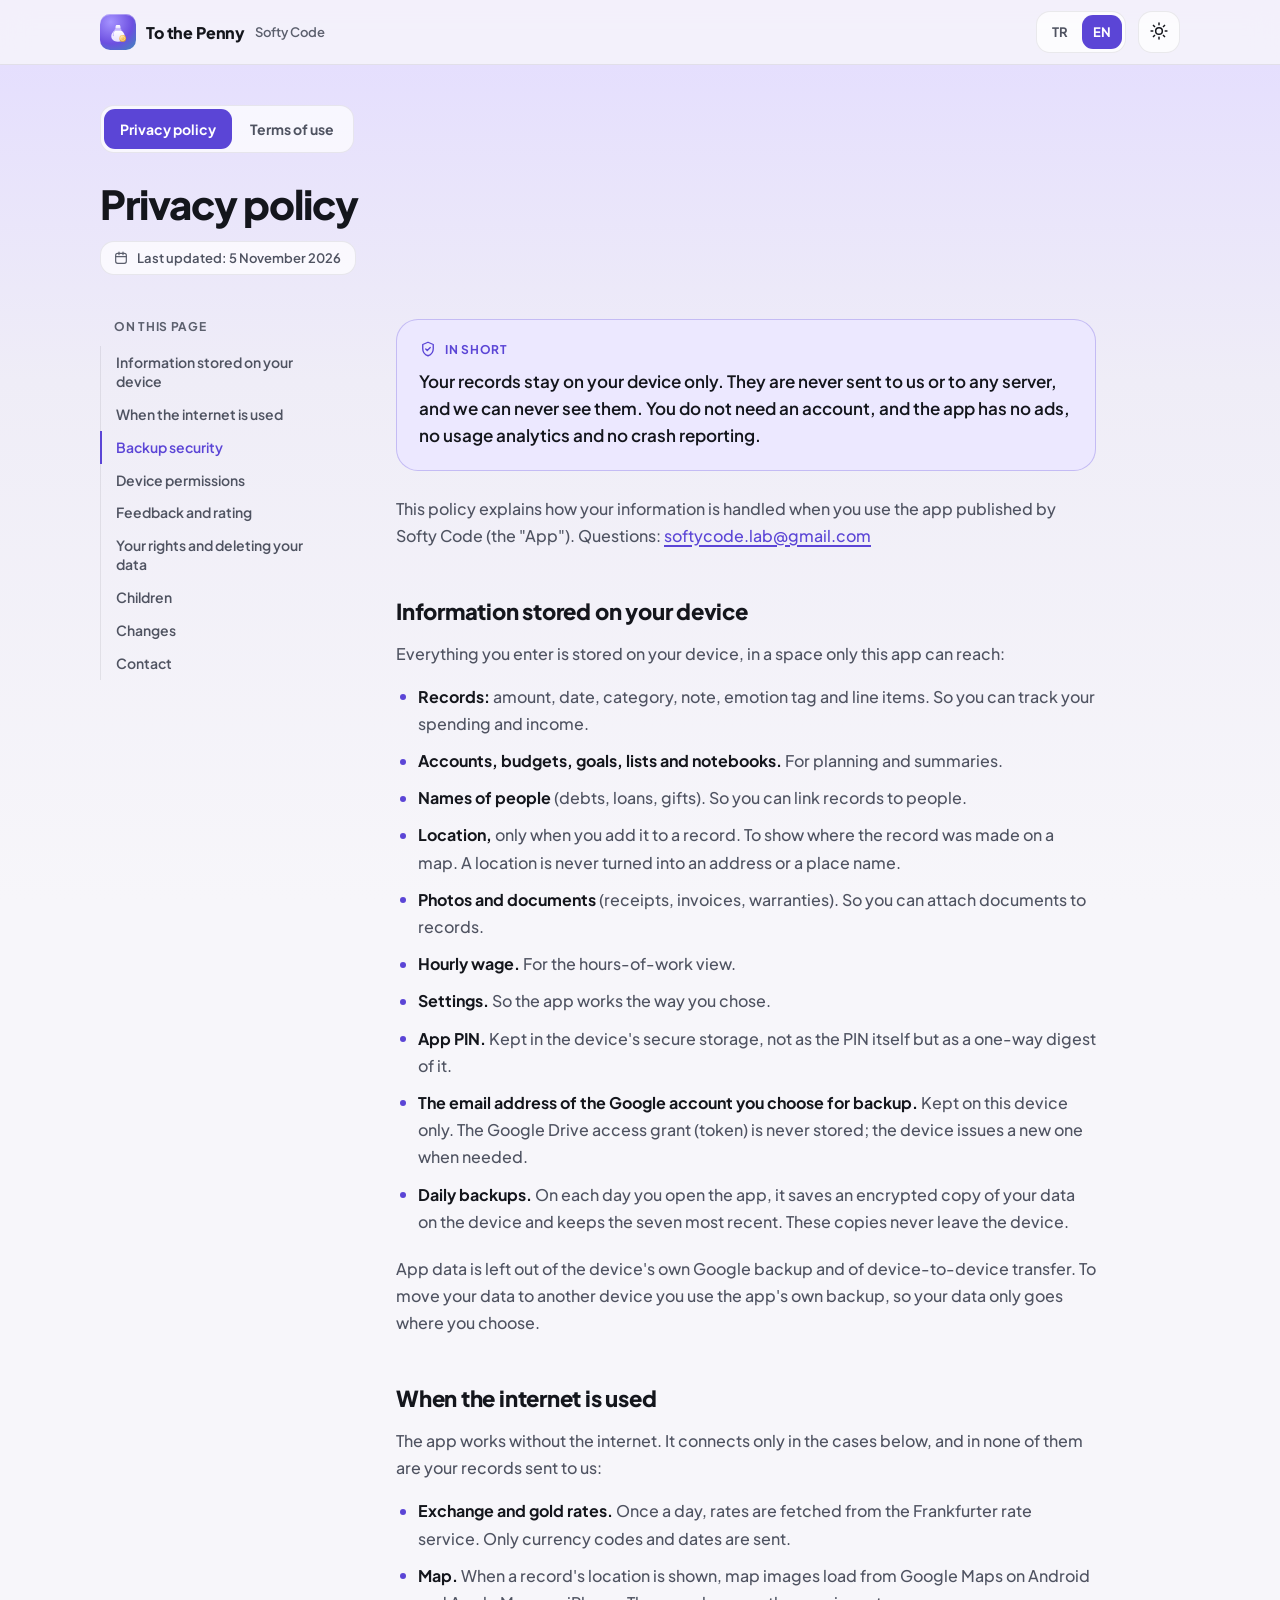
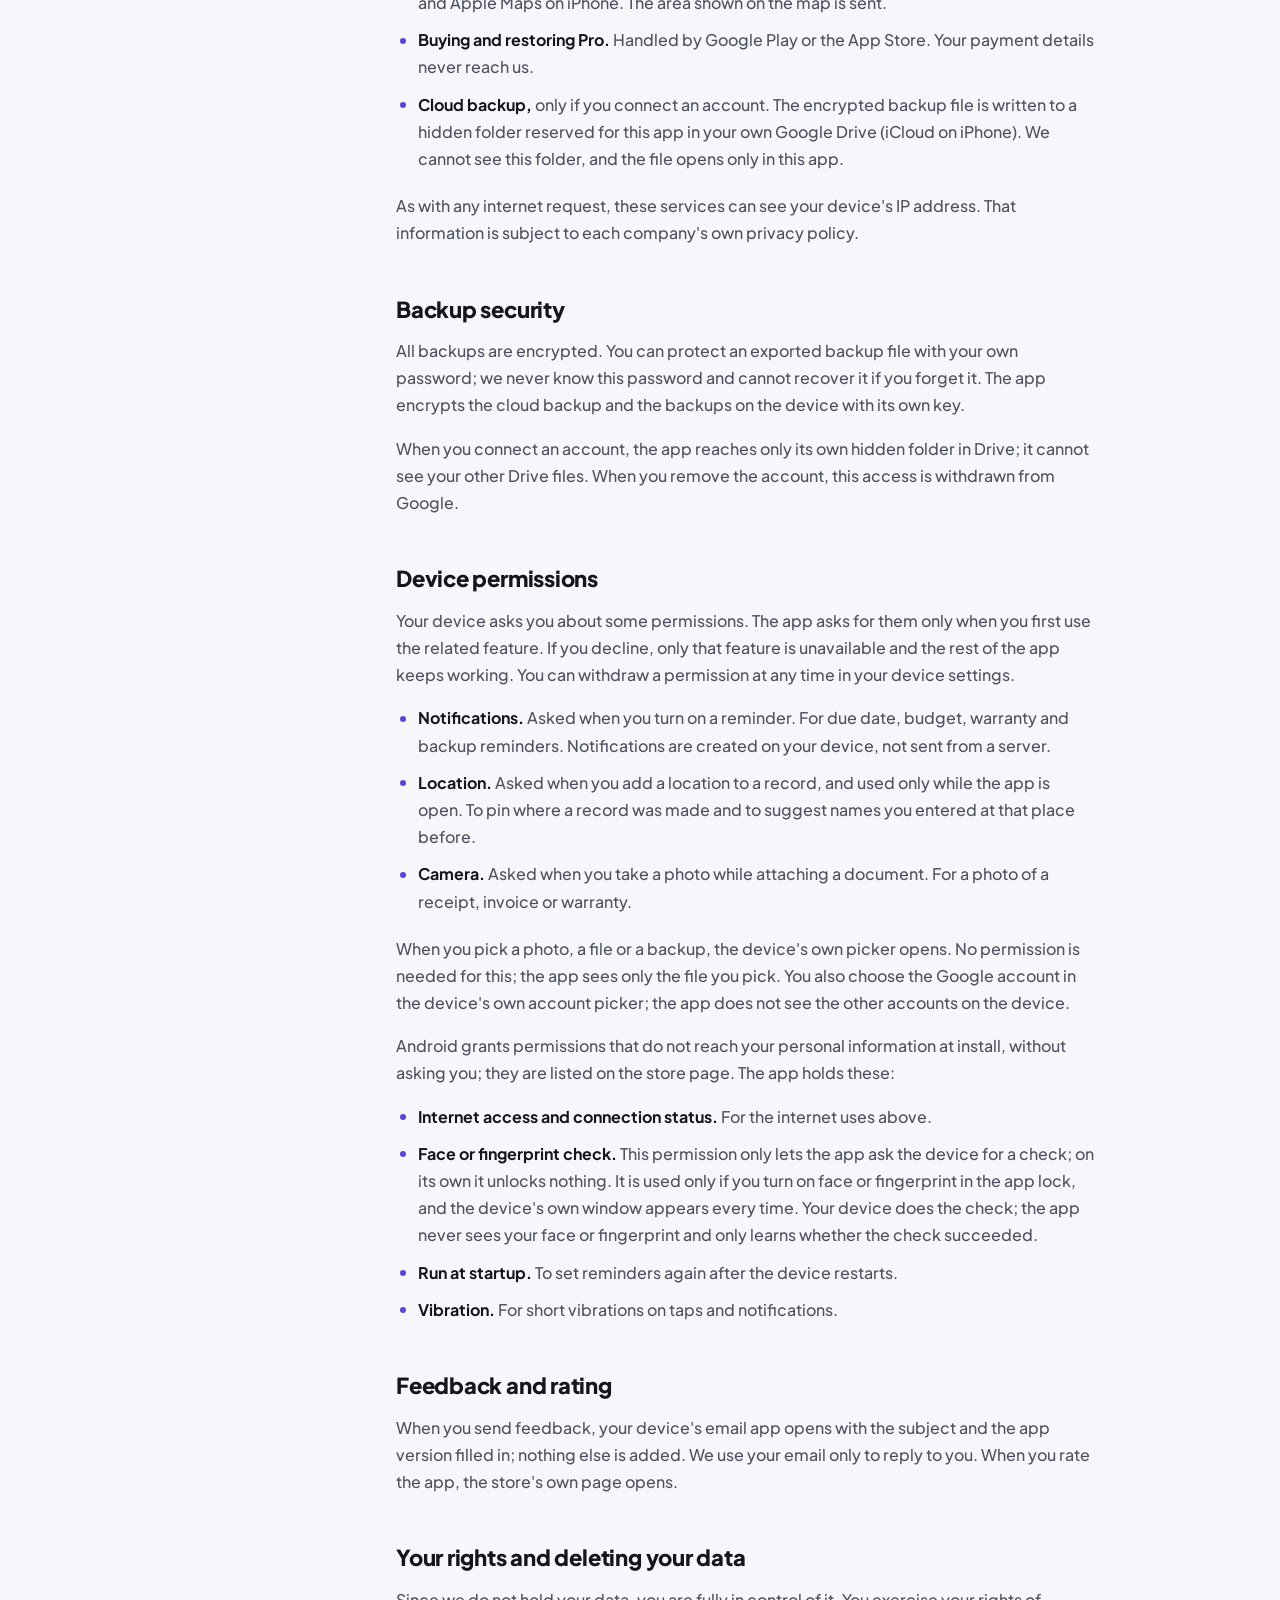
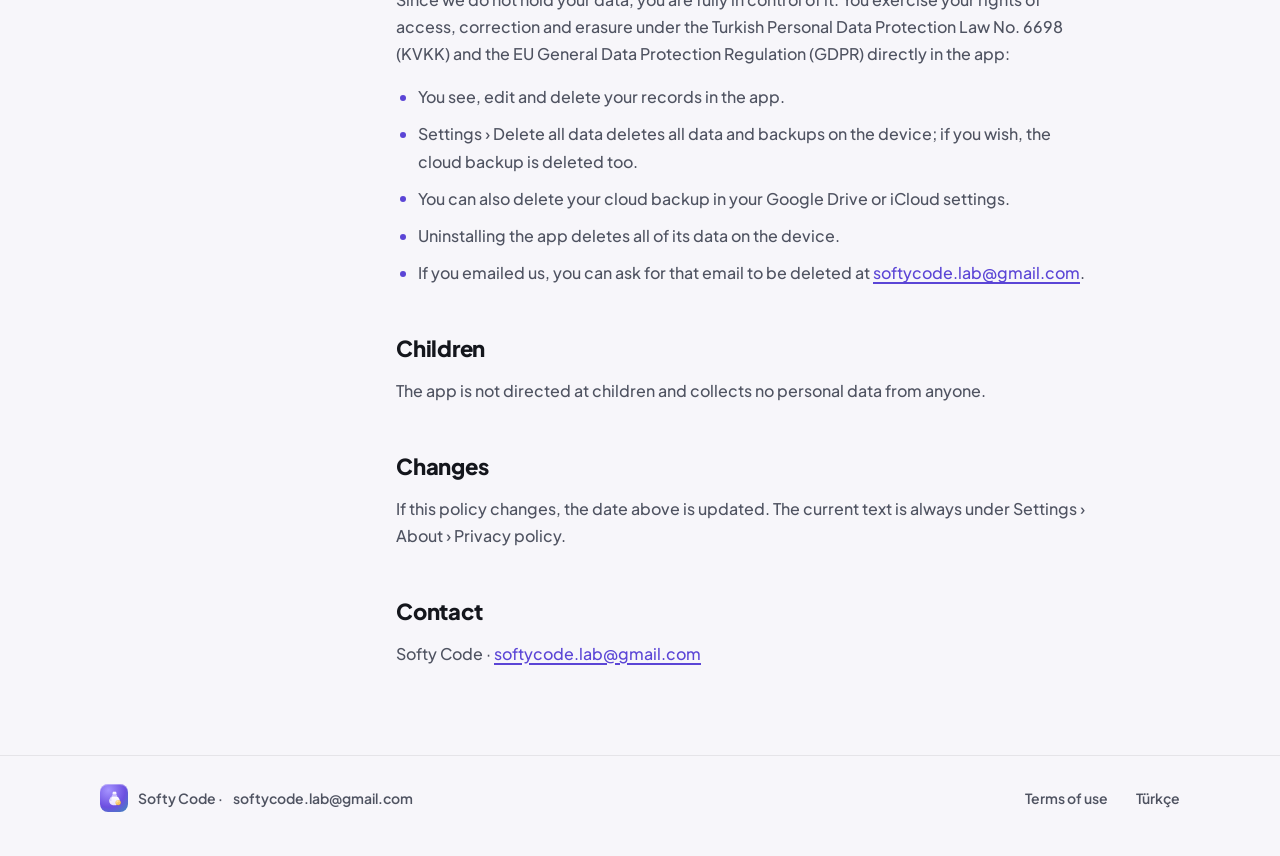
==== money-tracker/index.html @ f5a27dd5 "Add the To the Penny privacy policy and terms of use Turkish and English pages under money-tracker/," ====
<!doctype html>
<html><head><meta charset="utf-8"><meta name="viewport" content="width=device-width,initial-scale=1">
<title>Kuruşu Kuruşuna · To the Penny</title>
<link rel="icon" type="image/png" sizes="32x32" href="assets/icon-32.png">
<script>location.replace((navigator.language||'').toLowerCase().indexOf('tr')===0?'tr/gizlilik/':'en/privacy/');</script>
</head>
<body>
<ul>
<li><a href="tr/gizlilik/" lang="tr">Gizlilik politikası · Kuruşu Kuruşuna</a></li>
<li><a href="tr/kosullar/" lang="tr">Kullanım koşulları · Kuruşu Kuruşuna</a></li>
<li><a href="en/privacy/" lang="en">Privacy policy · To the Penny</a></li>
<li><a href="en/terms/" lang="en">Terms of use · To the Penny</a></li>
</ul>
</body></html>
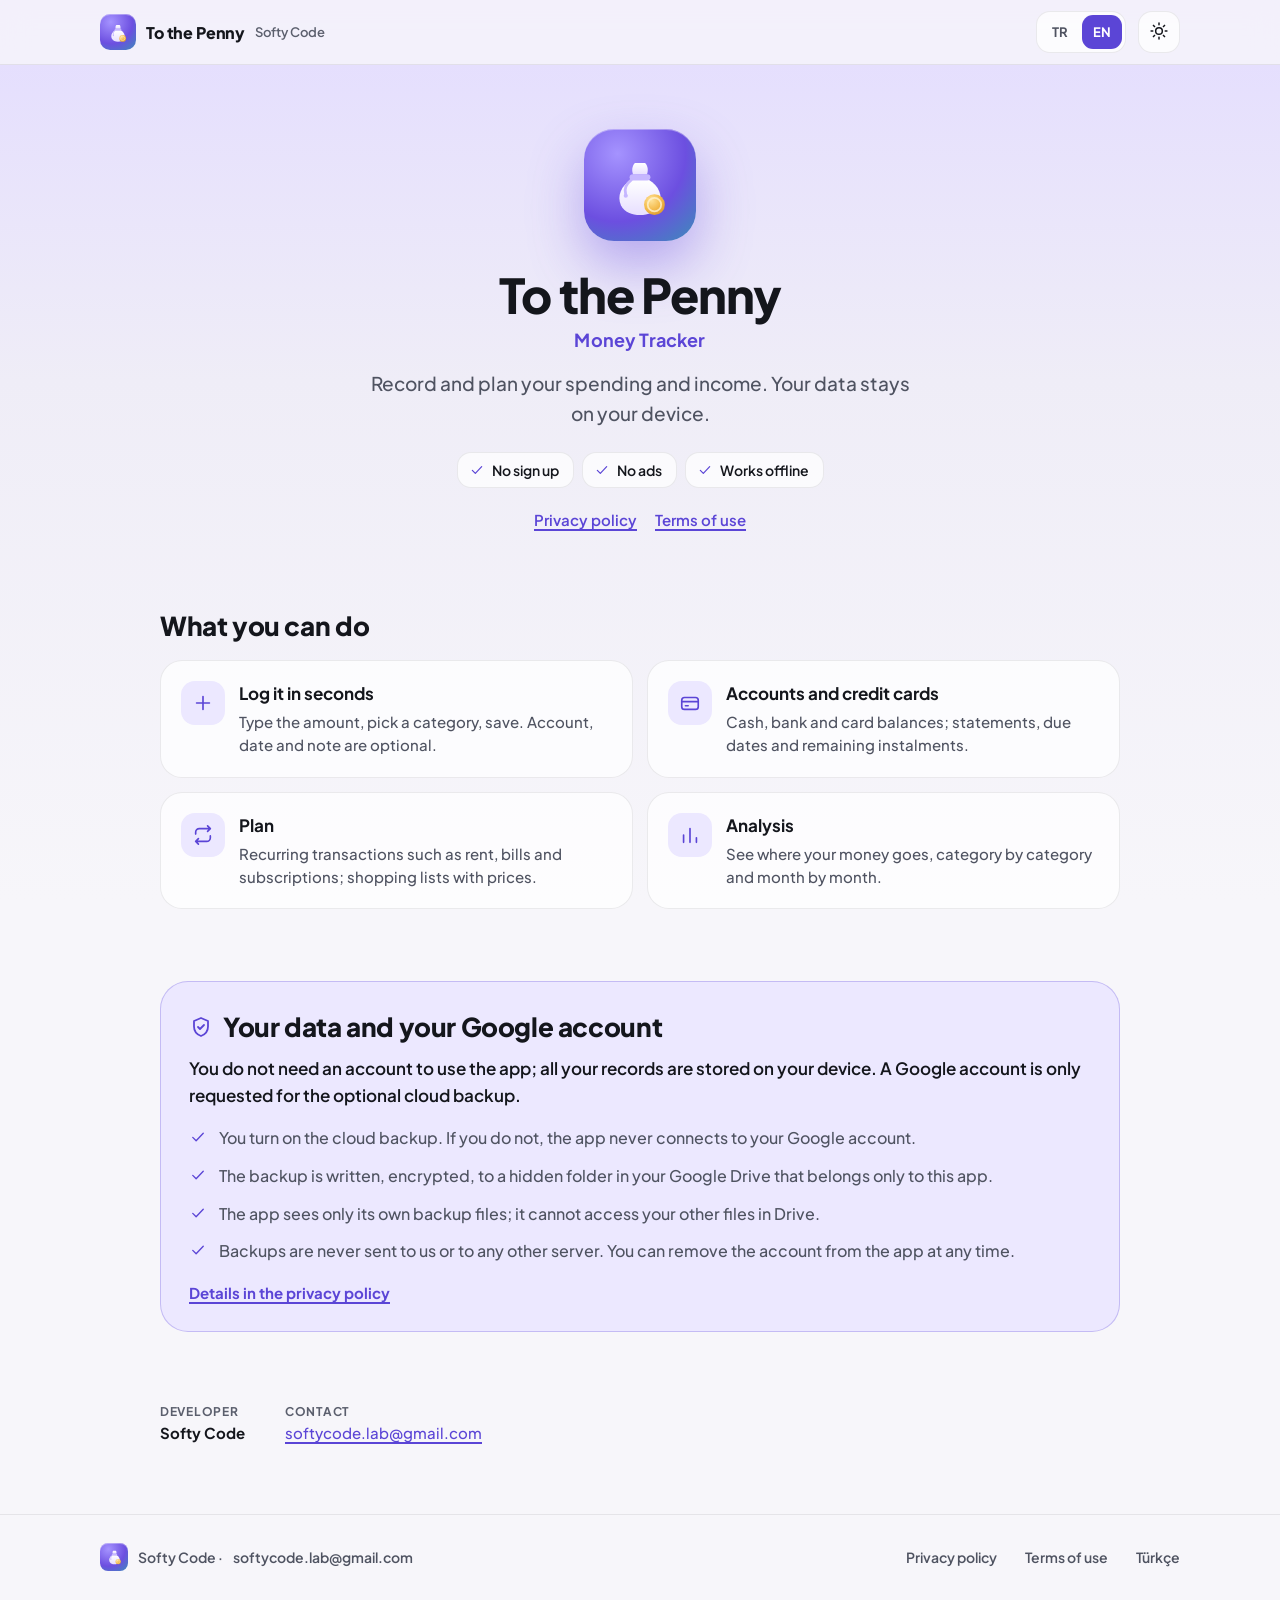
==== commit 5f0d2a53: "Add the To the Penny home page" ====
--- a/money-tracker/index.html
+++ b/money-tracker/index.html
@@ -1,14 +1,67 @@
 <!doctype html>
-<html><head><meta charset="utf-8"><meta name="viewport" content="width=device-width,initial-scale=1">
-<title>Kuruşu Kuruşuna · To the Penny</title>
-<link rel="icon" type="image/png" sizes="32x32" href="assets/icon-32.png">
-<script>location.replace((navigator.language||'').toLowerCase().indexOf('tr')===0?'tr/gizlilik/':'en/privacy/');</script>
+<html lang="en"><head><meta charset="utf-8"><meta name="viewport" content="width=device-width,initial-scale=1">
+<title>To the Penny · Money Tracker</title>
+<meta name="description" content="Record and plan your spending and income. Your data stays on your device.">
+<meta name="theme-color" content="#17132E" media="(prefers-color-scheme: dark)"><meta name="theme-color" content="#EFEDF7" media="(prefers-color-scheme: light)">
+<link rel="canonical" href="en/">
+<link rel="alternate" hreflang="tr" href="tr/"><link rel="alternate" hreflang="en" href="en/">
+<link rel="icon" type="image/png" sizes="32x32" href="assets/icon-32.png"><link rel="apple-touch-icon" href="assets/icon-180.png">
+<script>(function(){try{var t=localStorage.getItem('theme')}catch(e){}if(!t)t=matchMedia('(prefers-color-scheme: light)').matches?'light':'dark';document.documentElement.dataset.theme=t})();</script>
+<link rel="stylesheet" href="assets/site.css"><link rel="stylesheet" href="assets/home.css">
+<script>(function(){if((navigator.language||'').toLowerCase().indexOf('tr')!==0)return;var d=document;d.documentElement.lang='tr';d.title="Kuruşu Kuruşuna · Gider Takibi";d.querySelector('meta[name=description]').content="Harcama ve gelirlerinizi kaydedin, planlayın. Verileriniz cihazınızda kalır.";d.querySelector('link[rel=canonical]').href='tr/'})();</script>
 </head>
 <body>
-<ul>
-<li><a href="tr/gizlilik/" lang="tr">Gizlilik politikası · Kuruşu Kuruşuna</a></li>
-<li><a href="tr/kosullar/" lang="tr">Kullanım koşulları · Kuruşu Kuruşuna</a></li>
-<li><a href="en/privacy/" lang="en">Privacy policy · To the Penny</a></li>
-<li><a href="en/terms/" lang="en">Terms of use · To the Penny</a></li>
-</ul>
+<div data-home="tr">
+<header class="top"><div class="wrap">
+<a class="brand" href="tr/"><span class="mark"><svg viewBox="0 0 64 64" fill="none" aria-hidden="true"><defs><linearGradient id="top-tr-lb" x1="0" y1="0" x2="0" y2="1"><stop offset="0" stop-color="#fff"/><stop offset="1" stop-color="#E7DFFF"/></linearGradient><radialGradient id="top-tr-lg" cx="35%" cy="28%" r="80%"><stop offset="0" stop-color="#FFE39A"/><stop offset=".55" stop-color="#F4BC4E"/><stop offset="1" stop-color="#DC9A2C"/></radialGradient></defs><path d="M26 23 C24.6 19 25.3 15.4 27.6 13 L36.4 13 C38.7 15.4 39.4 19 38 23 Z" fill="url(#top-tr-lb)"/><path d="M24.5 27.5 C15.5 32.5 12 42 15.5 49.5 C18.5 55.5 25 58 32 58 C39 58 45.5 55.5 48.5 49.5 C52 42 48.5 32.5 39.5 27.5 Z" fill="url(#top-tr-lb)"/><rect x="23" y="22.6" width="18" height="5.4" rx="2.7" fill="#C6B7FF"/><path d="M24.5 27.5 C20 31 18.2 35.5 19.6 40" stroke="#C6B7FF" stroke-width="2.4" stroke-linecap="round"/><circle cx="19.7" cy="41.3" r="1.8" fill="#C6B7FF"/><circle cx="44.5" cy="49" r="9" fill="url(#top-tr-lg)"/><circle cx="44.5" cy="49" r="5.8" stroke="#FFF3CF" stroke-width="1.5" opacity=".8"/></svg></span><b>Kuruşu Kuruşuna</b><small>Softy Code</small></a>
+<nav class="seg" aria-label="Dil"><a href="tr/" lang="tr" hreflang="tr" aria-current="true">TR</a><a href="en/" lang="en" hreflang="en">EN</a></nav>
+<button class="ibtn" type="button" aria-label="Temayı değiştir" title="Temayı değiştir"><span class="i-moon"><svg width="20" height="20" viewBox="0 0 24 24" fill="none" stroke="currentColor" stroke-width="1.8" stroke-linecap="round" stroke-linejoin="round" aria-hidden="true"><path d="M20 14.5A8 8 0 1 1 9.5 4a6.5 6.5 0 0 0 10.5 10.5z"/></svg></span><span class="i-sun"><svg width="20" height="20" viewBox="0 0 24 24" fill="none" stroke="currentColor" stroke-width="1.8" stroke-linecap="round" stroke-linejoin="round" aria-hidden="true"><circle cx="12" cy="12" r="4"/><path d="M12 2.5v2M12 19.5v2M2.5 12h2M19.5 12h2M5.3 5.3l1.4 1.4M17.3 17.3l1.4 1.4M5.3 18.7l1.4-1.4M17.3 6.7l1.4-1.4"/></svg></span></button>
+</div></header>
+<main class="wrap"><div class="home">
+<section class="hero">
+<span class="icon"><svg viewBox="0 0 64 64" fill="none" aria-hidden="true"><defs><linearGradient id="hero-tr-lb" x1="0" y1="0" x2="0" y2="1"><stop offset="0" stop-color="#fff"/><stop offset="1" stop-color="#E7DFFF"/></linearGradient><radialGradient id="hero-tr-lg" cx="35%" cy="28%" r="80%"><stop offset="0" stop-color="#FFE39A"/><stop offset=".55" stop-color="#F4BC4E"/><stop offset="1" stop-color="#DC9A2C"/></radialGradient></defs><path d="M26 23 C24.6 19 25.3 15.4 27.6 13 L36.4 13 C38.7 15.4 39.4 19 38 23 Z" fill="url(#hero-tr-lb)"/><path d="M24.5 27.5 C15.5 32.5 12 42 15.5 49.5 C18.5 55.5 25 58 32 58 C39 58 45.5 55.5 48.5 49.5 C52 42 48.5 32.5 39.5 27.5 Z" fill="url(#hero-tr-lb)"/><rect x="23" y="22.6" width="18" height="5.4" rx="2.7" fill="#C6B7FF"/><path d="M24.5 27.5 C20 31 18.2 35.5 19.6 40" stroke="#C6B7FF" stroke-width="2.4" stroke-linecap="round"/><circle cx="19.7" cy="41.3" r="1.8" fill="#C6B7FF"/><circle cx="44.5" cy="49" r="9" fill="url(#hero-tr-lg)"/><circle cx="44.5" cy="49" r="5.8" stroke="#FFF3CF" stroke-width="1.5" opacity=".8"/></svg></span>
+<h1>Kuruşu Kuruşuna</h1>
+<div class="sub">Gider Takibi</div>
+<p class="lead">Harcama ve gelirlerinizi kaydedin, planlayın. Verileriniz cihazınızda kalır.</p>
+<div class="facts"><span><svg width="16" height="16" viewBox="0 0 24 24" fill="none" stroke="currentColor" stroke-width="1.8" stroke-linecap="round" stroke-linejoin="round" aria-hidden="true"><path d="M5 12.5 9.5 17 19 7"/></svg>Üyelik yok</span><span><svg width="16" height="16" viewBox="0 0 24 24" fill="none" stroke="currentColor" stroke-width="1.8" stroke-linecap="round" stroke-linejoin="round" aria-hidden="true"><path d="M5 12.5 9.5 17 19 7"/></svg>Reklam yok</span><span><svg width="16" height="16" viewBox="0 0 24 24" fill="none" stroke="currentColor" stroke-width="1.8" stroke-linecap="round" stroke-linejoin="round" aria-hidden="true"><path d="M5 12.5 9.5 17 19 7"/></svg>İnternetsiz çalışır</span></div>
+<div class="doclinks"><a href="tr/gizlilik/">Gizlilik politikası</a><a href="tr/kosullar/">Kullanım koşulları</a></div>
+</section>
+<section class="sec"><h2>Neler yapabilirsiniz</h2><div class="feats"><div class="feat"><span class="ti"><svg width="22" height="22" viewBox="0 0 24 24" fill="none" stroke="currentColor" stroke-width="1.8" stroke-linecap="round" stroke-linejoin="round" aria-hidden="true"><path d="M12 5v14M5 12h14"/></svg></span><div><b>Saniyeler içinde kayıt</b><p>Tutarı yazın, kategoriyi seçin, kaydedin. Hesap, tarih ve not isteğe bağlı.</p></div></div><div class="feat"><span class="ti"><svg width="22" height="22" viewBox="0 0 24 24" fill="none" stroke="currentColor" stroke-width="1.8" stroke-linecap="round" stroke-linejoin="round" aria-hidden="true"><rect x="3" y="6" width="18" height="13" rx="3"/><path d="M3 10.5h18M7 15h3"/></svg></span><div><b>Hesaplar ve kredi kartları</b><p>Nakit, banka ve kart bakiyeleri; ekstre, son ödeme günü ve kalan taksitler.</p></div></div><div class="feat"><span class="ti"><svg width="22" height="22" viewBox="0 0 24 24" fill="none" stroke="currentColor" stroke-width="1.8" stroke-linecap="round" stroke-linejoin="round" aria-hidden="true"><path d="m17 2 3 3-3 3M4 11V9a4 4 0 0 1 4-4h12M7 22l-3-3 3-3M20 13v2a4 4 0 0 1-4 4H4"/></svg></span><div><b>Planla</b><p>Kira, fatura ve abonelik gibi tekrarlayan işlemler; fiyatlı alışveriş listeleri.</p></div></div><div class="feat"><span class="ti"><svg width="22" height="22" viewBox="0 0 24 24" fill="none" stroke="currentColor" stroke-width="1.8" stroke-linecap="round" stroke-linejoin="round" aria-hidden="true"><path d="M5 20v-8M12 20V5M19 20v-5"/></svg></span><div><b>Analiz</b><p>Paranızın nereye gittiğini kategori kategori ve ay ay görün.</p></div></div></div></section>
+<section class="sec data" id="google"><h2><svg width="24" height="24" viewBox="0 0 24 24" fill="none" stroke="currentColor" stroke-width="1.8" stroke-linecap="round" stroke-linejoin="round" aria-hidden="true"><path d="M12 3 5 6v5.5c0 4.4 3 8 7 9.5 4-1.5 7-5.1 7-9.5V6z"/><path d="m9 12 2 2 4-4"/></svg>Verileriniz ve Google hesabınız</h2><p>Uygulamayı kullanmak için hesap gerekmez; bütün kayıtlarınız cihazınızda saklanır. Google hesabı yalnızca isteğe bağlı bulut yedeği için istenir.</p><ul><li><svg width="18" height="18" viewBox="0 0 24 24" fill="none" stroke="currentColor" stroke-width="1.8" stroke-linecap="round" stroke-linejoin="round" aria-hidden="true"><path d="M5 12.5 9.5 17 19 7"/></svg>Bulut yedeğini siz açarsınız. Açmazsanız uygulama Google hesabınıza hiç bağlanmaz.</li><li><svg width="18" height="18" viewBox="0 0 24 24" fill="none" stroke="currentColor" stroke-width="1.8" stroke-linecap="round" stroke-linejoin="round" aria-hidden="true"><path d="M5 12.5 9.5 17 19 7"/></svg>Yedek, Google Drive’ınızda yalnızca bu uygulamaya ayrılmış gizli bir klasöre şifrelenmiş olarak yazılır.</li><li><svg width="18" height="18" viewBox="0 0 24 24" fill="none" stroke="currentColor" stroke-width="1.8" stroke-linecap="round" stroke-linejoin="round" aria-hidden="true"><path d="M5 12.5 9.5 17 19 7"/></svg>Uygulama yalnızca kendi yedek dosyalarını görür; Drive’daki diğer dosyalarınıza erişemez.</li><li><svg width="18" height="18" viewBox="0 0 24 24" fill="none" stroke="currentColor" stroke-width="1.8" stroke-linecap="round" stroke-linejoin="round" aria-hidden="true"><path d="M5 12.5 9.5 17 19 7"/></svg>Yedekler bize ya da başka bir sunucuya gönderilmez. Hesabı istediğiniz zaman uygulamadan kaldırırsınız.</li></ul><a class="more" href="tr/gizlilik/">Ayrıntılar gizlilik politikasında</a></section>
+<section class="sec dev"><div><span>Geliştirici</span><b>Softy Code</b></div><div><span>İletişim</span><a href="mailto:softycode.lab@gmail.com">softycode.lab@gmail.com</a></div></section>
+</div></main>
+<footer class="foot"><div class="wrap">
+<span class="co"><span class="mark"><svg viewBox="0 0 64 64" fill="none" aria-hidden="true"><defs><linearGradient id="foot-tr-lb" x1="0" y1="0" x2="0" y2="1"><stop offset="0" stop-color="#fff"/><stop offset="1" stop-color="#E7DFFF"/></linearGradient><radialGradient id="foot-tr-lg" cx="35%" cy="28%" r="80%"><stop offset="0" stop-color="#FFE39A"/><stop offset=".55" stop-color="#F4BC4E"/><stop offset="1" stop-color="#DC9A2C"/></radialGradient></defs><path d="M26 23 C24.6 19 25.3 15.4 27.6 13 L36.4 13 C38.7 15.4 39.4 19 38 23 Z" fill="url(#foot-tr-lb)"/><path d="M24.5 27.5 C15.5 32.5 12 42 15.5 49.5 C18.5 55.5 25 58 32 58 C39 58 45.5 55.5 48.5 49.5 C52 42 48.5 32.5 39.5 27.5 Z" fill="url(#foot-tr-lb)"/><rect x="23" y="22.6" width="18" height="5.4" rx="2.7" fill="#C6B7FF"/><path d="M24.5 27.5 C20 31 18.2 35.5 19.6 40" stroke="#C6B7FF" stroke-width="2.4" stroke-linecap="round"/><circle cx="19.7" cy="41.3" r="1.8" fill="#C6B7FF"/><circle cx="44.5" cy="49" r="9" fill="url(#foot-tr-lg)"/><circle cx="44.5" cy="49" r="5.8" stroke="#FFF3CF" stroke-width="1.5" opacity=".8"/></svg></span>Softy Code · <a href="mailto:softycode.lab@gmail.com">softycode.lab@gmail.com</a></span>
+<a class="alt" href="tr/gizlilik/">Gizlilik politikası</a>
+<a class="alt" href="tr/kosullar/">Kullanım koşulları</a>
+<a class="alt" href="en/" lang="en">English</a>
+</div></footer>
+</div>
+<div data-home="en">
+<header class="top"><div class="wrap">
+<a class="brand" href="en/"><span class="mark"><svg viewBox="0 0 64 64" fill="none" aria-hidden="true"><defs><linearGradient id="top-en-lb" x1="0" y1="0" x2="0" y2="1"><stop offset="0" stop-color="#fff"/><stop offset="1" stop-color="#E7DFFF"/></linearGradient><radialGradient id="top-en-lg" cx="35%" cy="28%" r="80%"><stop offset="0" stop-color="#FFE39A"/><stop offset=".55" stop-color="#F4BC4E"/><stop offset="1" stop-color="#DC9A2C"/></radialGradient></defs><path d="M26 23 C24.6 19 25.3 15.4 27.6 13 L36.4 13 C38.7 15.4 39.4 19 38 23 Z" fill="url(#top-en-lb)"/><path d="M24.5 27.5 C15.5 32.5 12 42 15.5 49.5 C18.5 55.5 25 58 32 58 C39 58 45.5 55.5 48.5 49.5 C52 42 48.5 32.5 39.5 27.5 Z" fill="url(#top-en-lb)"/><rect x="23" y="22.6" width="18" height="5.4" rx="2.7" fill="#C6B7FF"/><path d="M24.5 27.5 C20 31 18.2 35.5 19.6 40" stroke="#C6B7FF" stroke-width="2.4" stroke-linecap="round"/><circle cx="19.7" cy="41.3" r="1.8" fill="#C6B7FF"/><circle cx="44.5" cy="49" r="9" fill="url(#top-en-lg)"/><circle cx="44.5" cy="49" r="5.8" stroke="#FFF3CF" stroke-width="1.5" opacity=".8"/></svg></span><b>To the Penny</b><small>Softy Code</small></a>
+<nav class="seg" aria-label="Language"><a href="tr/" lang="tr" hreflang="tr">TR</a><a href="en/" lang="en" hreflang="en" aria-current="true">EN</a></nav>
+<button class="ibtn" type="button" aria-label="Change theme" title="Change theme"><span class="i-moon"><svg width="20" height="20" viewBox="0 0 24 24" fill="none" stroke="currentColor" stroke-width="1.8" stroke-linecap="round" stroke-linejoin="round" aria-hidden="true"><path d="M20 14.5A8 8 0 1 1 9.5 4a6.5 6.5 0 0 0 10.5 10.5z"/></svg></span><span class="i-sun"><svg width="20" height="20" viewBox="0 0 24 24" fill="none" stroke="currentColor" stroke-width="1.8" stroke-linecap="round" stroke-linejoin="round" aria-hidden="true"><circle cx="12" cy="12" r="4"/><path d="M12 2.5v2M12 19.5v2M2.5 12h2M19.5 12h2M5.3 5.3l1.4 1.4M17.3 17.3l1.4 1.4M5.3 18.7l1.4-1.4M17.3 6.7l1.4-1.4"/></svg></span></button>
+</div></header>
+<main class="wrap"><div class="home">
+<section class="hero">
+<span class="icon"><svg viewBox="0 0 64 64" fill="none" aria-hidden="true"><defs><linearGradient id="hero-en-lb" x1="0" y1="0" x2="0" y2="1"><stop offset="0" stop-color="#fff"/><stop offset="1" stop-color="#E7DFFF"/></linearGradient><radialGradient id="hero-en-lg" cx="35%" cy="28%" r="80%"><stop offset="0" stop-color="#FFE39A"/><stop offset=".55" stop-color="#F4BC4E"/><stop offset="1" stop-color="#DC9A2C"/></radialGradient></defs><path d="M26 23 C24.6 19 25.3 15.4 27.6 13 L36.4 13 C38.7 15.4 39.4 19 38 23 Z" fill="url(#hero-en-lb)"/><path d="M24.5 27.5 C15.5 32.5 12 42 15.5 49.5 C18.5 55.5 25 58 32 58 C39 58 45.5 55.5 48.5 49.5 C52 42 48.5 32.5 39.5 27.5 Z" fill="url(#hero-en-lb)"/><rect x="23" y="22.6" width="18" height="5.4" rx="2.7" fill="#C6B7FF"/><path d="M24.5 27.5 C20 31 18.2 35.5 19.6 40" stroke="#C6B7FF" stroke-width="2.4" stroke-linecap="round"/><circle cx="19.7" cy="41.3" r="1.8" fill="#C6B7FF"/><circle cx="44.5" cy="49" r="9" fill="url(#hero-en-lg)"/><circle cx="44.5" cy="49" r="5.8" stroke="#FFF3CF" stroke-width="1.5" opacity=".8"/></svg></span>
+<h1>To the Penny</h1>
+<div class="sub">Money Tracker</div>
+<p class="lead">Record and plan your spending and income. Your data stays on your device.</p>
+<div class="facts"><span><svg width="16" height="16" viewBox="0 0 24 24" fill="none" stroke="currentColor" stroke-width="1.8" stroke-linecap="round" stroke-linejoin="round" aria-hidden="true"><path d="M5 12.5 9.5 17 19 7"/></svg>No sign up</span><span><svg width="16" height="16" viewBox="0 0 24 24" fill="none" stroke="currentColor" stroke-width="1.8" stroke-linecap="round" stroke-linejoin="round" aria-hidden="true"><path d="M5 12.5 9.5 17 19 7"/></svg>No ads</span><span><svg width="16" height="16" viewBox="0 0 24 24" fill="none" stroke="currentColor" stroke-width="1.8" stroke-linecap="round" stroke-linejoin="round" aria-hidden="true"><path d="M5 12.5 9.5 17 19 7"/></svg>Works offline</span></div>
+<div class="doclinks"><a href="en/privacy/">Privacy policy</a><a href="en/terms/">Terms of use</a></div>
+</section>
+<section class="sec"><h2>What you can do</h2><div class="feats"><div class="feat"><span class="ti"><svg width="22" height="22" viewBox="0 0 24 24" fill="none" stroke="currentColor" stroke-width="1.8" stroke-linecap="round" stroke-linejoin="round" aria-hidden="true"><path d="M12 5v14M5 12h14"/></svg></span><div><b>Log it in seconds</b><p>Type the amount, pick a category, save. Account, date and note are optional.</p></div></div><div class="feat"><span class="ti"><svg width="22" height="22" viewBox="0 0 24 24" fill="none" stroke="currentColor" stroke-width="1.8" stroke-linecap="round" stroke-linejoin="round" aria-hidden="true"><rect x="3" y="6" width="18" height="13" rx="3"/><path d="M3 10.5h18M7 15h3"/></svg></span><div><b>Accounts and credit cards</b><p>Cash, bank and card balances; statements, due dates and remaining instalments.</p></div></div><div class="feat"><span class="ti"><svg width="22" height="22" viewBox="0 0 24 24" fill="none" stroke="currentColor" stroke-width="1.8" stroke-linecap="round" stroke-linejoin="round" aria-hidden="true"><path d="m17 2 3 3-3 3M4 11V9a4 4 0 0 1 4-4h12M7 22l-3-3 3-3M20 13v2a4 4 0 0 1-4 4H4"/></svg></span><div><b>Plan</b><p>Recurring transactions such as rent, bills and subscriptions; shopping lists with prices.</p></div></div><div class="feat"><span class="ti"><svg width="22" height="22" viewBox="0 0 24 24" fill="none" stroke="currentColor" stroke-width="1.8" stroke-linecap="round" stroke-linejoin="round" aria-hidden="true"><path d="M5 20v-8M12 20V5M19 20v-5"/></svg></span><div><b>Analysis</b><p>See where your money goes, category by category and month by month.</p></div></div></div></section>
+<section class="sec data" id="google"><h2><svg width="24" height="24" viewBox="0 0 24 24" fill="none" stroke="currentColor" stroke-width="1.8" stroke-linecap="round" stroke-linejoin="round" aria-hidden="true"><path d="M12 3 5 6v5.5c0 4.4 3 8 7 9.5 4-1.5 7-5.1 7-9.5V6z"/><path d="m9 12 2 2 4-4"/></svg>Your data and your Google account</h2><p>You do not need an account to use the app; all your records are stored on your device. A Google account is only requested for the optional cloud backup.</p><ul><li><svg width="18" height="18" viewBox="0 0 24 24" fill="none" stroke="currentColor" stroke-width="1.8" stroke-linecap="round" stroke-linejoin="round" aria-hidden="true"><path d="M5 12.5 9.5 17 19 7"/></svg>You turn on the cloud backup. If you do not, the app never connects to your Google account.</li><li><svg width="18" height="18" viewBox="0 0 24 24" fill="none" stroke="currentColor" stroke-width="1.8" stroke-linecap="round" stroke-linejoin="round" aria-hidden="true"><path d="M5 12.5 9.5 17 19 7"/></svg>The backup is written, encrypted, to a hidden folder in your Google Drive that belongs only to this app.</li><li><svg width="18" height="18" viewBox="0 0 24 24" fill="none" stroke="currentColor" stroke-width="1.8" stroke-linecap="round" stroke-linejoin="round" aria-hidden="true"><path d="M5 12.5 9.5 17 19 7"/></svg>The app sees only its own backup files; it cannot access your other files in Drive.</li><li><svg width="18" height="18" viewBox="0 0 24 24" fill="none" stroke="currentColor" stroke-width="1.8" stroke-linecap="round" stroke-linejoin="round" aria-hidden="true"><path d="M5 12.5 9.5 17 19 7"/></svg>Backups are never sent to us or to any other server. You can remove the account from the app at any time.</li></ul><a class="more" href="en/privacy/">Details in the privacy policy</a></section>
+<section class="sec dev"><div><span>Developer</span><b>Softy Code</b></div><div><span>Contact</span><a href="mailto:softycode.lab@gmail.com">softycode.lab@gmail.com</a></div></section>
+</div></main>
+<footer class="foot"><div class="wrap">
+<span class="co"><span class="mark"><svg viewBox="0 0 64 64" fill="none" aria-hidden="true"><defs><linearGradient id="foot-en-lb" x1="0" y1="0" x2="0" y2="1"><stop offset="0" stop-color="#fff"/><stop offset="1" stop-color="#E7DFFF"/></linearGradient><radialGradient id="foot-en-lg" cx="35%" cy="28%" r="80%"><stop offset="0" stop-color="#FFE39A"/><stop offset=".55" stop-color="#F4BC4E"/><stop offset="1" stop-color="#DC9A2C"/></radialGradient></defs><path d="M26 23 C24.6 19 25.3 15.4 27.6 13 L36.4 13 C38.7 15.4 39.4 19 38 23 Z" fill="url(#foot-en-lb)"/><path d="M24.5 27.5 C15.5 32.5 12 42 15.5 49.5 C18.5 55.5 25 58 32 58 C39 58 45.5 55.5 48.5 49.5 C52 42 48.5 32.5 39.5 27.5 Z" fill="url(#foot-en-lb)"/><rect x="23" y="22.6" width="18" height="5.4" rx="2.7" fill="#C6B7FF"/><path d="M24.5 27.5 C20 31 18.2 35.5 19.6 40" stroke="#C6B7FF" stroke-width="2.4" stroke-linecap="round"/><circle cx="19.7" cy="41.3" r="1.8" fill="#C6B7FF"/><circle cx="44.5" cy="49" r="9" fill="url(#foot-en-lg)"/><circle cx="44.5" cy="49" r="5.8" stroke="#FFF3CF" stroke-width="1.5" opacity=".8"/></svg></span>Softy Code · <a href="mailto:softycode.lab@gmail.com">softycode.lab@gmail.com</a></span>
+<a class="alt" href="en/privacy/">Privacy policy</a>
+<a class="alt" href="en/terms/">Terms of use</a>
+<a class="alt" href="tr/" lang="tr">Türkçe</a>
+</div></footer>
+</div>
+<script src="assets/site.js"></script>
 </body></html>
--- a/money-tracker/assets/site.css
+++ b/money-tracker/assets/site.css
@@ -0,0 +1,169 @@
+@font-face {
+  font-family: 'Plus Jakarta Sans';
+  font-style: normal;
+  font-display: swap;
+  font-weight: 400;
+  src: url(../fonts/plus-jakarta-sans-latin-400-normal.woff2) format('woff2');
+  unicode-range: U+0000-00FF,U+0131,U+0152-0153,U+02BB-02BC,U+02C6,U+02DA,U+02DC,U+0304,U+0308,U+0329,U+2000-206F,U+20AC,U+2122,U+2191,U+2193,U+2212,U+2215,U+FEFF,U+FFFD;
+}
+@font-face {
+  font-family: 'Plus Jakarta Sans';
+  font-style: normal;
+  font-display: swap;
+  font-weight: 400;
+  src: url(../fonts/plus-jakarta-sans-latin-ext-400-normal.woff2) format('woff2');
+  unicode-range: U+0100-02BA,U+02BD-02C5,U+02C7-02CC,U+02CE-02D7,U+02DD-02FF,U+0304,U+0308,U+0329,U+1D00-1DBF,U+1E00-1E9F,U+1EF2-1EFF,U+2020,U+20A0-20AB,U+20AD-20C0,U+2113,U+2C60-2C7F,U+A720-A7FF;
+}
+@font-face {
+  font-family: 'Plus Jakarta Sans';
+  font-style: normal;
+  font-display: swap;
+  font-weight: 500;
+  src: url(../fonts/plus-jakarta-sans-latin-500-normal.woff2) format('woff2');
+  unicode-range: U+0000-00FF,U+0131,U+0152-0153,U+02BB-02BC,U+02C6,U+02DA,U+02DC,U+0304,U+0308,U+0329,U+2000-206F,U+20AC,U+2122,U+2191,U+2193,U+2212,U+2215,U+FEFF,U+FFFD;
+}
+@font-face {
+  font-family: 'Plus Jakarta Sans';
+  font-style: normal;
+  font-display: swap;
+  font-weight: 500;
+  src: url(../fonts/plus-jakarta-sans-latin-ext-500-normal.woff2) format('woff2');
+  unicode-range: U+0100-02BA,U+02BD-02C5,U+02C7-02CC,U+02CE-02D7,U+02DD-02FF,U+0304,U+0308,U+0329,U+1D00-1DBF,U+1E00-1E9F,U+1EF2-1EFF,U+2020,U+20A0-20AB,U+20AD-20C0,U+2113,U+2C60-2C7F,U+A720-A7FF;
+}
+@font-face {
+  font-family: 'Plus Jakarta Sans';
+  font-style: normal;
+  font-display: swap;
+  font-weight: 600;
+  src: url(../fonts/plus-jakarta-sans-latin-600-normal.woff2) format('woff2');
+  unicode-range: U+0000-00FF,U+0131,U+0152-0153,U+02BB-02BC,U+02C6,U+02DA,U+02DC,U+0304,U+0308,U+0329,U+2000-206F,U+20AC,U+2122,U+2191,U+2193,U+2212,U+2215,U+FEFF,U+FFFD;
+}
+@font-face {
+  font-family: 'Plus Jakarta Sans';
+  font-style: normal;
+  font-display: swap;
+  font-weight: 600;
+  src: url(../fonts/plus-jakarta-sans-latin-ext-600-normal.woff2) format('woff2');
+  unicode-range: U+0100-02BA,U+02BD-02C5,U+02C7-02CC,U+02CE-02D7,U+02DD-02FF,U+0304,U+0308,U+0329,U+1D00-1DBF,U+1E00-1E9F,U+1EF2-1EFF,U+2020,U+20A0-20AB,U+20AD-20C0,U+2113,U+2C60-2C7F,U+A720-A7FF;
+}
+@font-face {
+  font-family: 'Plus Jakarta Sans';
+  font-style: normal;
+  font-display: swap;
+  font-weight: 700;
+  src: url(../fonts/plus-jakarta-sans-latin-700-normal.woff2) format('woff2');
+  unicode-range: U+0000-00FF,U+0131,U+0152-0153,U+02BB-02BC,U+02C6,U+02DA,U+02DC,U+0304,U+0308,U+0329,U+2000-206F,U+20AC,U+2122,U+2191,U+2193,U+2212,U+2215,U+FEFF,U+FFFD;
+}
+@font-face {
+  font-family: 'Plus Jakarta Sans';
+  font-style: normal;
+  font-display: swap;
+  font-weight: 700;
+  src: url(../fonts/plus-jakarta-sans-latin-ext-700-normal.woff2) format('woff2');
+  unicode-range: U+0100-02BA,U+02BD-02C5,U+02C7-02CC,U+02CE-02D7,U+02DD-02FF,U+0304,U+0308,U+0329,U+1D00-1DBF,U+1E00-1E9F,U+1EF2-1EFF,U+2020,U+20A0-20AB,U+20AD-20C0,U+2113,U+2C60-2C7F,U+A720-A7FF;
+}
+@font-face {
+  font-family: 'Plus Jakarta Sans';
+  font-style: normal;
+  font-display: swap;
+  font-weight: 800;
+  src: url(../fonts/plus-jakarta-sans-latin-800-normal.woff2) format('woff2');
+  unicode-range: U+0000-00FF,U+0131,U+0152-0153,U+02BB-02BC,U+02C6,U+02DA,U+02DC,U+0304,U+0308,U+0329,U+2000-206F,U+20AC,U+2122,U+2191,U+2193,U+2212,U+2215,U+FEFF,U+FFFD;
+}
+@font-face {
+  font-family: 'Plus Jakarta Sans';
+  font-style: normal;
+  font-display: swap;
+  font-weight: 800;
+  src: url(../fonts/plus-jakarta-sans-latin-ext-800-normal.woff2) format('woff2');
+  unicode-range: U+0100-02BA,U+02BD-02C5,U+02C7-02CC,U+02CE-02D7,U+02DD-02FF,U+0304,U+0308,U+0329,U+1D00-1DBF,U+1E00-1E9F,U+1EF2-1EFF,U+2020,U+20A0-20AB,U+20AD-20C0,U+2113,U+2C60-2C7F,U+A720-A7FF;
+}
+:root{color-scheme:dark;--zA:#2C2163;--zB:#17132E;--zC:#0D0C14;--card:rgba(255,255,255,.055);--card2:rgba(255,255,255,.10);--line:rgba(255,255,255,.08);--bar:rgba(13,12,20,.72);--t1:#F1F2F6;--t2:#A7ABB9;--t3:#8B90A0;--acc:#9C8CFF;--onAcc:#110D24;--accTint:rgba(156,140,255,.16);--accLine:rgba(156,140,255,.32)}
+:root[data-theme=light]{color-scheme:light;--zA:#E3DCFF;--zB:#EFEDF7;--zC:#F7F6FA;--card:rgba(255,255,255,.72);--card2:#fff;--line:rgba(20,24,36,.08);--bar:rgba(247,246,250,.8);--t1:#14161C;--t2:#4F5361;--t3:#5B5F6D;--acc:#5B45D6;--onAcc:#fff;--accTint:#ECE8FF;--accLine:rgba(91,69,214,.28)}
+*{box-sizing:border-box}
+html{scroll-behavior:smooth;-webkit-text-size-adjust:100%}
+body{margin:0;font-family:"Plus Jakarta Sans",system-ui,sans-serif;font-weight:500;color:var(--t1);background:var(--zC);background-image:linear-gradient(180deg,var(--zA) 0,var(--zB) 380px,var(--zC) 900px);background-repeat:no-repeat;min-height:100vh;-webkit-font-smoothing:antialiased}
+a{color:var(--acc);text-underline-offset:3px;text-decoration-thickness:1.5px}
+a:focus-visible,button:focus-visible,summary:focus-visible{outline:2px solid var(--acc);outline-offset:2px;border-radius:10px}
+.wrap{max-width:1120px;margin:0 auto;padding:0 20px}
+/* üst çubuk */
+.top{position:sticky;top:0;z-index:5;background:var(--bar);backdrop-filter:blur(14px);-webkit-backdrop-filter:blur(14px);border-bottom:1px solid var(--line)}
+.top .wrap{height:64px;display:flex;align-items:center;gap:12px}
+.brand{display:flex;align-items:center;gap:10px;color:var(--t1);text-decoration:none;margin-right:auto;min-width:0}
+.mark{width:36px;height:36px;border-radius:10px;flex:none;display:grid;place-items:center;background:radial-gradient(circle at 30% 22%,#A593FF,#6C4FE0 58%,#19B79E 130%);box-shadow:inset 0 1px 0 rgba(255,255,255,.35)}
+.mark svg{width:24px;height:24px}
+.brand b{font-size:16px;font-weight:800;letter-spacing:-.01em;white-space:nowrap}
+.brand small{font-size:13px;color:var(--t3);font-weight:600;white-space:nowrap}
+.seg{display:flex;padding:3px;gap:2px;border-radius:14px;background:var(--card);border:1px solid var(--line)}
+.seg a{display:grid;place-items:center;min-width:40px;height:34px;padding:0 10px;border-radius:11px;font-size:13px;font-weight:700;color:var(--t2);text-decoration:none}
+.seg a[aria-current]{background:var(--acc);color:var(--onAcc)}
+.ibtn{width:42px;height:42px;border-radius:14px;border:1px solid var(--line);background:var(--card);color:var(--t1);display:grid;place-items:center;cursor:pointer;padding:0}
+.ibtn .i-sun{display:none}:root[data-theme=light] .ibtn .i-sun{display:block}:root[data-theme=light] .ibtn .i-moon{display:none}
+/* başlık */
+.hero{padding:40px 0 8px}
+.docs{display:inline-flex;margin-bottom:28px}
+.docs a{height:40px;padding:0 16px;font-size:14px}
+h1{font-size:40px;line-height:1.15;font-weight:800;letter-spacing:-.025em;margin:0 0 14px}
+.meta{display:inline-flex;align-items:center;gap:8px;height:34px;padding:0 14px 0 12px;border-radius:14px;background:var(--card);border:1px solid var(--line);font-size:13px;color:var(--t2);font-weight:600}
+.meta svg{color:var(--t3)}
+/* gövde */
+.grid{display:grid;grid-template-columns:232px minmax(0,1fr);gap:64px;padding:36px 0 0}
+.toc{position:sticky;top:96px;align-self:start;max-height:calc(100vh - 120px);overflow:auto}
+.toc .lbl{font-size:12px;font-weight:700;letter-spacing:.06em;text-transform:uppercase;color:var(--t3);margin:0 0 12px 14px}
+.toc ol{list-style:none;margin:0;padding:0;border-left:1px solid var(--line)}
+.toc li a{display:block;padding:7px 0 7px 14px;margin-left:-1px;border-left:2px solid transparent;font-size:14px;line-height:1.35;font-weight:600;color:var(--t2);text-decoration:none}
+.toc li a:hover{color:var(--t1)}
+.toc li a.on{color:var(--acc);border-left-color:var(--acc)}
+.toc-m{display:none}
+.doc{max-width:700px}
+.brief{border-radius:22px;padding:20px 22px;background:var(--accTint);border:1px solid var(--accLine);margin:0 0 24px}
+.brief .lbl{display:flex;align-items:center;gap:8px;font-size:12px;font-weight:700;letter-spacing:.06em;text-transform:uppercase;color:var(--acc);margin:0 0 10px}
+.doc .brief p{font-size:17px;line-height:1.6;color:var(--t1);font-weight:600;margin:0}
+.doc h2{font-size:22px;line-height:1.3;font-weight:800;letter-spacing:-.01em;margin:48px 0 14px;scroll-margin-top:88px;position:relative}
+.doc h2 .anc{position:absolute;left:-28px;top:0;padding-right:8px;color:var(--t3);text-decoration:none;opacity:0;font-weight:700}
+.doc h2:hover .anc,.doc h2 .anc:focus{opacity:1}
+.doc p,.doc li{font-size:16px;line-height:1.7;color:var(--t2)}
+.doc p{margin:0 0 16px}
+.doc .lead{font-size:17px;color:var(--t1);font-weight:600;line-height:1.6;margin-bottom:8px}
+.doc strong{color:var(--t1);font-weight:700}
+.doc ul{list-style:none;margin:0 0 20px;padding:0;display:flex;flex-direction:column;gap:10px}
+.doc li{position:relative;padding-left:22px}
+.doc li::before{content:"";position:absolute;left:4px;top:.72em;width:6px;height:6px;border-radius:3px;background:var(--acc)}
+/* alt bilgi */
+.foot{margin-top:72px;border-top:1px solid var(--line)}
+.foot .wrap{display:flex;flex-wrap:wrap;align-items:center;gap:14px 28px;padding-top:28px;padding-bottom:44px;font-size:14px;color:var(--t3);font-weight:600}
+.foot .co{display:flex;align-items:center;gap:10px;color:var(--t2);margin-right:auto}
+.foot .co .mark{width:28px;height:28px;border-radius:8px}.foot .co .mark svg{width:19px;height:19px}
+.foot a{color:var(--t2);text-decoration:none}.foot a:hover{color:var(--t1);text-decoration:underline}
+/* dar ekran */
+@media (max-width:959px){
+ .grid{display:block;padding-top:24px}
+ .toc{display:none}
+ .toc-m{display:block;margin:0 0 28px;border-radius:22px;background:var(--card);border:1px solid var(--line)}
+ .toc-m summary{list-style:none;display:flex;align-items:center;justify-content:space-between;height:52px;padding:0 18px;font-size:15px;font-weight:700;cursor:pointer}
+ .toc-m summary::-webkit-details-marker{display:none}
+ .toc-m summary svg{color:var(--t3);transition:transform .2s}
+ .toc-m[open] summary svg{transform:rotate(180deg)}
+ .toc-m ol{list-style:none;margin:0;padding:0 8px 10px}
+ .doc .toc-m li{padding:0;font-size:inherit}.doc .toc-m li::before{display:none}
+ .toc-m li a{display:block;padding:10px 10px;border-top:1px solid var(--line);font-size:15px;font-weight:600;color:var(--t2);text-decoration:none}
+ .doc h2 .anc{display:none}
+}
+@media (max-width:599px){
+ .wrap{padding:0 16px}
+ .brand small{display:none}
+ .hero{padding-top:24px}
+ .docs{display:flex;margin-bottom:22px}.docs a{flex:1;padding:0 8px}
+ h1{font-size:30px}
+ .doc h2{font-size:20px;margin-top:40px}
+ .doc p,.doc li{font-size:15.5px}
+ .brief{padding:18px}.doc .brief p{font-size:16px}
+ .foot .co{width:100%}
+}
+@media print{
+ .top,.toc,.toc-m,.docs,.foot .alt{display:none}
+ body{background:#fff;color:#000}
+ :root{--t1:#000;--t2:#222;--t3:#555;--acc:#000;--accTint:#f2f2f2;--accLine:#ccc;--card:#fff;--line:#ccc}
+ .grid{display:block}
+}
+@media (prefers-reduced-motion:reduce){html{scroll-behavior:auto}}
--- a/money-tracker/assets/home.css
+++ b/money-tracker/assets/home.css
@@ -0,0 +1,37 @@
+.home{max-width:960px;margin:0 auto}
+.hero{display:flex;flex-direction:column;align-items:center;text-align:center;padding:64px 0 8px}
+.hero .icon{width:112px;height:112px;border-radius:30px;display:grid;place-items:center;background:radial-gradient(circle at 30% 22%,#A593FF,#6C4FE0 58%,#19B79E 130%);box-shadow:0 24px 54px rgba(108,79,224,.42),inset 0 1px 0 rgba(255,255,255,.35)}
+.hero .icon svg{width:74px;height:74px}
+.hero h1{margin:26px 0 6px;font-size:48px}
+.hero .sub{font-size:18px;font-weight:700;color:var(--acc);letter-spacing:.01em}
+.hero .lead{max-width:560px;font-size:19px;line-height:1.55;color:var(--t2);margin:18px 0 0;font-weight:500}
+.facts{display:flex;flex-wrap:wrap;justify-content:center;gap:8px;margin-top:24px}
+.facts span{display:inline-flex;align-items:center;gap:7px;height:36px;padding:0 14px 0 11px;border-radius:14px;background:var(--card);border:1px solid var(--line);font-size:14px;font-weight:600;color:var(--t1)}
+.facts svg{color:var(--acc)}
+.doclinks{margin-top:22px;font-size:15px;font-weight:600;display:flex;gap:18px;justify-content:center;flex-wrap:wrap}
+.sec{margin-top:72px}
+.sec h2{font-size:26px;font-weight:800;letter-spacing:-.015em;margin:0 0 18px}
+.feats{display:grid;grid-template-columns:repeat(2,minmax(0,1fr));gap:14px}
+.feat{background:var(--card);border:1px solid var(--line);border-radius:22px;padding:20px;display:flex;gap:14px;align-items:flex-start}
+.feat .ti{width:44px;height:44px;border-radius:14px;flex:none;display:grid;place-items:center;background:var(--accTint);color:var(--acc)}
+.feat b{display:block;font-size:17px;font-weight:700;margin:1px 0 6px}
+.feat p{margin:0;font-size:15px;line-height:1.55;color:var(--t2)}
+.data{background:var(--accTint);border:1px solid var(--accLine);border-radius:28px;padding:28px}
+.data h2{display:flex;align-items:center;gap:10px;margin-bottom:12px}
+.data h2 svg{color:var(--acc)}
+.data>p{margin:0 0 16px;font-size:17px;line-height:1.6;color:var(--t1);font-weight:600}
+.data ul{list-style:none;margin:0 0 18px;padding:0;display:flex;flex-direction:column;gap:12px}
+.data li{position:relative;padding-left:30px;font-size:16px;line-height:1.6;color:var(--t2)}
+.data li svg{position:absolute;left:0;top:3px;color:var(--acc)}
+.data .more{font-size:15px;font-weight:700}
+.dev{display:flex;flex-wrap:wrap;gap:12px 40px;font-size:15px;color:var(--t2)}
+.dev div span{display:block;font-size:12px;font-weight:700;letter-spacing:.06em;text-transform:uppercase;color:var(--t3);margin-bottom:4px}
+.dev div b{color:var(--t1);font-weight:700}
+@media (max-width:599px){
+ .hero{padding-top:40px}.hero .icon{width:96px;height:96px;border-radius:26px}.hero .icon svg{width:64px;height:64px}
+ .hero h1{font-size:34px}.hero .lead{font-size:17px}
+ .sec{margin-top:52px}.sec h2{font-size:22px}
+ .feats{grid-template-columns:1fr}.feat{padding:18px}
+ .data{padding:20px;border-radius:24px}.data>p{font-size:16px}.data li{font-size:15.5px}
+}
+html:not([lang=tr]) [data-home=tr],html[lang=tr] [data-home=en]{display:none}
